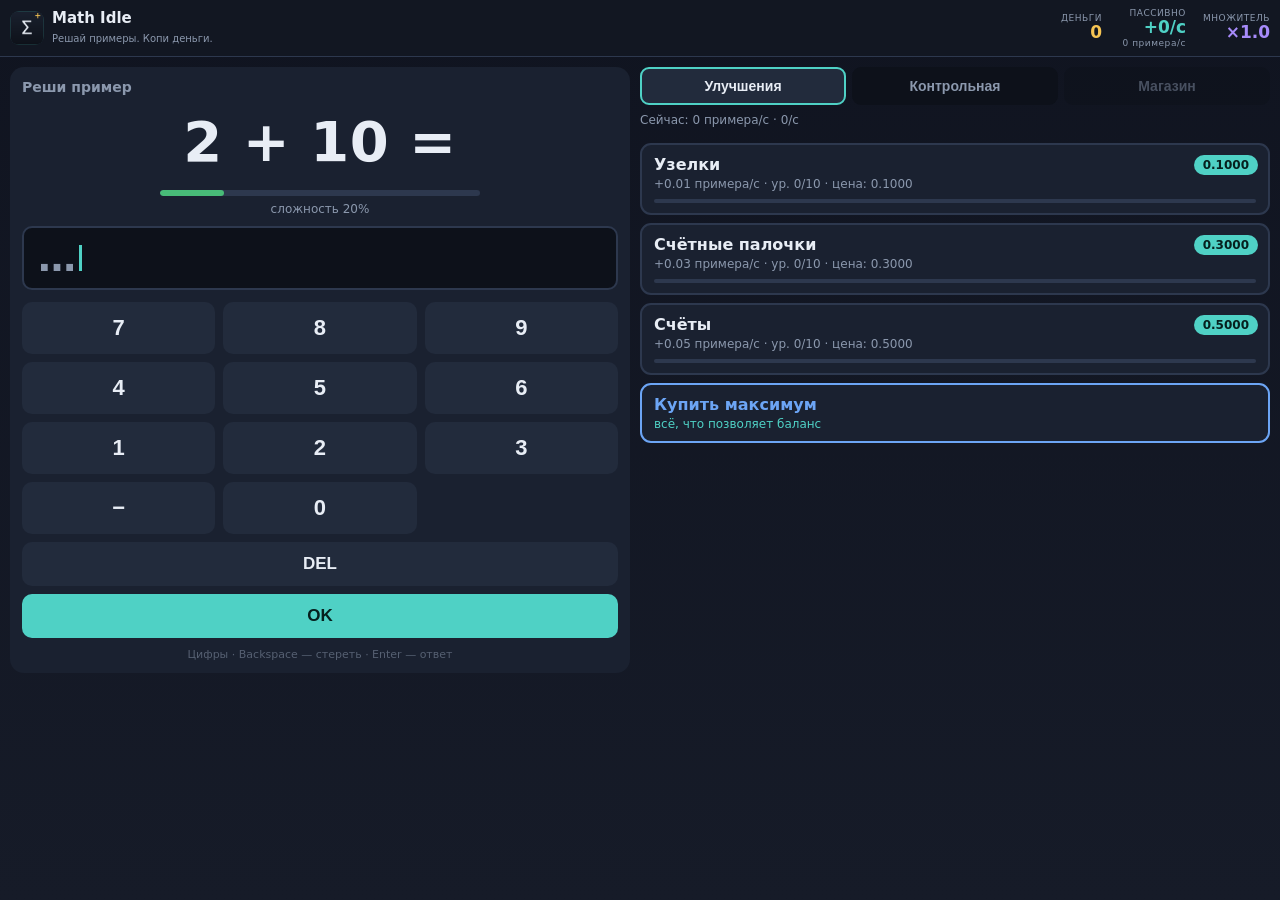
==== web/index.html @ 154a78e3 "Math Idle: инкрементальная idle-математическая игра Игра на pygame + порт для Android (HTML5 в натив" ====
<!DOCTYPE html>
<html lang="ru">
<head>
<meta charset="utf-8">
<meta name="viewport" content="width=device-width, initial-scale=1, maximum-scale=1, user-scalable=no, viewport-fit=cover">
<meta name="theme-color" content="#101420">
<title>Math Idle</title>
<link rel="icon" href="icon.png">
<link rel="stylesheet" href="style.css">
</head>
<body>
<div id="app">

  <!-- ================= верхняя панель ================= -->
  <header id="topbar">
    <div class="brand">
      <img src="icon.png" alt="" class="brand-icon">
      <div class="brand-text">
        <b>Math Idle</b>
        <small>Решай примеры. Копи деньги.</small>
      </div>
    </div>
    <div class="stat">
      <small>ДЕНЬГИ</small>
      <b class="money" id="money">0</b>
    </div>
    <div class="stat">
      <small>ПАССИВНО</small>
      <b class="accent" id="passive">+0/с</b>
      <small id="passiveHint">0 примера/с</small>
    </div>
    <div class="stat">
      <small>МНОЖИТЕЛЬ</small>
      <b class="violet" id="mult">×1.0</b>
      <small id="combo"></small>
    </div>
  </header>

  <!-- ================= основная часть ================= -->
  <main>
    <!-- ---------- пример ---------- -->
    <section id="play">
      <div class="card problem-card">
        <div class="row-between">
          <h2 id="playTitle">Реши пример</h2>
          <span id="playHint" class="hint hidden"></span>
        </div>
        <div id="timerWrap" class="hidden">
          <div class="bar"><i id="timerBar"></i></div>
          <div class="row-between small">
            <span id="timerText"></span>
            <span id="testProgress"></span>
          </div>
        </div>

        <div id="problem" class="problem">…</div>
        <div class="diffbar"><i id="diffBar"></i></div>
        <div class="row-center small"><span id="diffText"></span></div>

        <div id="answer" class="answer"><span id="answerText">…</span><i class="caret"></i></div>
        <div id="floaters"></div>

        <div class="keypad">
          <button data-key="7">7</button><button data-key="8">8</button><button data-key="9">9</button>
          <button data-key="4">4</button><button data-key="5">5</button><button data-key="6">6</button>
          <button data-key="1">1</button><button data-key="2">2</button><button data-key="3">3</button>
          <button data-key="-">−</button><button data-key="0">0</button>
          <button data-key="del" class="wide">DEL</button>
          <button data-key="ok" class="wide primary">OK</button>
        </div>
        <div class="hint-line">Цифры · Backspace — стереть · Enter — ответ</div>
      </div>

      <div id="log"></div>
    </section>

    <!-- ---------- магазин ---------- -->
    <section id="shop">
      <nav class="tabs">
        <button data-tab="upgrades" class="active">Улучшения</button>
        <button data-tab="test">Контрольная</button>
        <button data-tab="grades" id="tabGrades">Магазин</button>
      </nav>
      <div id="panel" class="panel"></div>
    </section>
  </main>

  <!-- ================= модальное окно ================= -->
  <div id="modal" class="modal hidden">
    <div class="modal-card">
      <h3 id="modalTitle"></h3>
      <div id="modalBody"></div>
      <button id="modalClose">Понятно</button>
    </div>
  </div>

</div>
<script src="balance.js"></script>
<script src="game.js"></script>
</body>
</html>
---- web/style.css ----
:root {
  --bg: #101420;
  --bg2: #161b28;
  --panel: #1a2130;
  --panel-hi: #222b3c;
  --line: #2d384e;
  --text: #e8edf5;
  --muted: #8b98ad;
  --accent: #4fd1c5;
  --gold: #f6c453;
  --green: #48bb78;
  --red: #f56565;
  --blue: #6ca5f5;
  --violet: #a78bfa;
  --radius: 14px;
}

* { box-sizing: border-box; -webkit-tap-highlight-color: transparent; }

html, body {
  margin: 0;
  padding: 0;
  height: 100%;
  background: var(--bg);
  color: var(--text);
  font-family: system-ui, "Segoe UI", Roboto, Arial, sans-serif;
  overscroll-behavior: none;
  user-select: none;
  -webkit-user-select: none;
}

#app {
  min-height: 100%;
  display: flex;
  flex-direction: column;
  background: linear-gradient(180deg, var(--bg) 0%, var(--bg2) 100%);
}

/* ---------------- верхняя панель ---------------- */
#topbar {
  display: flex;
  align-items: center;
  gap: 10px;
  padding: 8px 10px;
  padding-top: max(8px, env(safe-area-inset-top));
  background: #121722;
  border-bottom: 1px solid var(--line);
}

.brand { display: flex; align-items: center; gap: 8px; margin-right: auto; }
.brand-icon { width: 34px; height: 34px; border-radius: 9px; }
.brand-text b { display: block; font-size: 15px; }
.brand-text small { color: var(--muted); font-size: 10px; }

.stat { text-align: right; min-width: 74px; }
.stat small { display: block; color: var(--muted); font-size: 9px; letter-spacing: .06em; }
.stat b { font-size: 17px; line-height: 1.15; }
.stat .money { color: var(--gold); }
.stat .accent { color: var(--accent); }
.stat .violet { color: var(--violet); }

/* ---------------- раскладка ---------------- */
main {
  flex: 1;
  display: grid;
  grid-template-columns: 1fr;
  gap: 10px;
  padding: 10px;
  padding-bottom: max(10px, env(safe-area-inset-bottom));
  align-content: start;
}

@media (min-width: 860px) {
  main { grid-template-columns: minmax(420px, 620px) 1fr; max-width: 1320px; width: 100%; margin: 0 auto; }
}

.card {
  background: var(--panel);
  border-radius: var(--radius);
  padding: 12px;
}

.row-between { display: flex; justify-content: space-between; align-items: center; gap: 8px; }
.row-center { display: flex; justify-content: center; }
.small { font-size: 12px; color: var(--muted); }
.hidden { display: none !important; }

/* ---------------- пример ---------------- */
.problem-card h2 { margin: 0; font-size: 14px; color: var(--muted); font-weight: 600; }
.hint { color: var(--gold); font-size: 13px; }

#timerWrap { margin-top: 8px; }
.bar, .diffbar { background: var(--line); border-radius: 5px; overflow: hidden; height: 7px; }
#timerBar, #diffBar { display: block; height: 100%; width: 0; background: var(--green); border-radius: 5px; }
.diffbar { height: 6px; margin: 14px auto 6px; max-width: 320px; }
#timerWrap .bar { height: 9px; }
#timerWrap .small { margin-top: 4px; }

.problem {
  text-align: center;
  font-size: clamp(30px, 9vw, 56px);
  font-weight: 800;
  padding: 14px 0 2px;
  letter-spacing: .01em;
}

.answer {
  position: relative;
  margin: 10px 0 12px;
  background: #0d111a;
  border: 2px solid var(--line);
  border-radius: 10px;
  padding: 8px 14px;
  font-size: clamp(24px, 7vw, 38px);
  font-weight: 700;
  min-height: 58px;
  display: flex;
  align-items: center;
}
.answer.active { border-color: var(--accent); }
.caret { display: inline-block; width: 3px; height: 26px; background: var(--accent); margin-left: 3px; animation: blink 1s steps(1) infinite; }
@keyframes blink { 50% { opacity: 0; } }

/* летящие +деньги */
#floaters { position: relative; height: 0; }
.floater {
  position: absolute;
  left: 12px;
  top: -30px;
  font-size: 22px;
  font-weight: 800;
  animation: floatUp 1.1s ease-out forwards;
  pointer-events: none;
}
@keyframes floatUp {
  to { transform: translateY(-46px); opacity: 0; }
}

/* ---------------- клавиатура ---------------- */
.keypad { display: grid; grid-template-columns: repeat(3, 1fr); gap: 8px; }
.keypad button {
  background: var(--panel-hi);
  color: var(--text);
  border: 1px solid transparent;
  border-radius: 10px;
  font-size: 22px;
  font-weight: 700;
  padding: 12px 0;
  cursor: pointer;
}
.keypad button:active { transform: scale(.97); border-color: var(--accent); }
.keypad button.wide { grid-column: span 3; font-size: 17px; padding: 11px 0; }
.keypad button.primary { background: var(--accent); color: #06201e; }
.hint-line { text-align: center; color: #566072; font-size: 11px; margin-top: 10px; }

/* ---------------- лог событий ---------------- */
#log { margin-top: 10px; font-size: 13px; display: flex; flex-direction: column; gap: 4px; min-height: 44px; }
#log div { animation: fadeIn .2s ease-out; }
@keyframes fadeIn { from { opacity: 0; transform: translateY(4px); } }

/* ---------------- вкладки / магазин ---------------- */
#shop { display: flex; flex-direction: column; min-height: 0; }
.tabs { display: flex; gap: 6px; margin-bottom: 8px; }
.tabs button {
  flex: 1;
  background: #0d111a;
  color: var(--muted);
  border: 2px solid transparent;
  border-radius: 9px;
  padding: 9px 4px;
  font-size: 14px;
  font-weight: 600;
  cursor: pointer;
}
.tabs button.active { background: var(--panel-hi); color: var(--text); border-color: var(--accent); }
.tabs button:disabled { opacity: .45; }

.panel { display: flex; flex-direction: column; gap: 8px; }

.item {
  position: relative;
  background: var(--panel);
  border: 2px solid var(--line);
  border-radius: 11px;
  padding: 10px 12px;
  text-align: left;
  color: var(--text);
  cursor: pointer;
  font: inherit;
}
.item .name { font-size: 16px; font-weight: 700; padding-right: 90px; }
.item .sub { font-size: 12px; color: var(--muted); margin-top: 3px; }
.item .price {
  position: absolute;
  right: 10px; top: 10px;
  background: var(--accent);
  color: #06201e;
  font-size: 12px;
  font-weight: 800;
  padding: 3px 9px;
  border-radius: 11px;
}
.item.affordable { border-color: var(--accent); }
.item.affordable .sub { color: var(--accent); }
.item.violet.affordable { border-color: var(--violet); }
.item.violet.affordable .sub { color: var(--violet); }
.item.gold.affordable { border-color: var(--gold); }
.item.gold.affordable .sub { color: var(--gold); }
.item:disabled { opacity: .5; cursor: default; }
.item .prog { height: 4px; background: var(--line); border-radius: 3px; margin-top: 8px; overflow: hidden; }
.item .prog i { display: block; height: 100%; background: var(--accent); }

.info-card { background: #0d111a; border: 2px solid var(--blue); border-radius: 12px; padding: 12px; }
.info-card h3 { margin: 0 0 8px; color: var(--blue); font-size: 18px; }
.info-card .line { display: flex; justify-content: space-between; font-size: 14px; padding: 2px 0; }
.info-card .line span:last-child { color: var(--text); }
.info-card .line span:first-child { color: var(--muted); }
.rules { font-size: 12px; color: var(--muted); margin-top: 10px; line-height: 1.6; }
.rules b { color: var(--text); }

.big-btn {
  width: 100%;
  margin-top: 10px;
  background: var(--green);
  color: #04240f;
  border: none;
  border-radius: 10px;
  padding: 13px;
  font-size: 16px;
  font-weight: 800;
  cursor: pointer;
}
.big-btn.danger { background: var(--red); color: #2b0808; }
.big-btn:disabled { background: var(--panel-hi); color: var(--muted); cursor: default; }

/* ---------------- модалка ---------------- */
.modal {
  position: fixed;
  inset: 0;
  background: rgba(0, 0, 0, .72);
  display: flex;
  align-items: center;
  justify-content: center;
  padding: 20px;
  z-index: 20;
}
.modal-card {
  background: var(--panel);
  border: 3px solid var(--green);
  border-radius: 16px;
  padding: 20px;
  text-align: center;
  max-width: 420px;
  width: 100%;
  animation: pop .18s ease-out;
}
.modal-card.fail { border-color: var(--red); }
@keyframes pop { from { transform: scale(.92); opacity: 0; } }
.modal-card h3 { margin: 0 0 10px; font-size: 24px; color: var(--green); }
.modal-card.fail h3 { color: var(--red); }
.modal-card .mline { font-size: 14px; padding: 3px 0; }
.modal-card button {
  margin-top: 14px;
  width: 100%;
  background: var(--accent);
  color: #06201e;
  border: none;
  border-radius: 10px;
  padding: 12px;
  font-size: 16px;
  font-weight: 700;
  cursor: pointer;
}

/* ---------------- вспышка экрана ---------------- */
#app.flash-ok::after, #app.flash-bad::after {
  content: "";
  position: fixed;
  inset: 0;
  pointer-events: none;
  animation: flash .3s ease-out forwards;
}
#app.flash-ok::after { background: rgba(72, 187, 120, .22); }
#app.flash-bad::after { background: rgba(245, 101, 101, .22); }
@keyframes flash { to { opacity: 0; } }

@media (prefers-reduced-motion: reduce) {
  .floater, .modal-card, #app.flash-ok::after, #app.flash-bad::after, #log div { animation: none; }
}
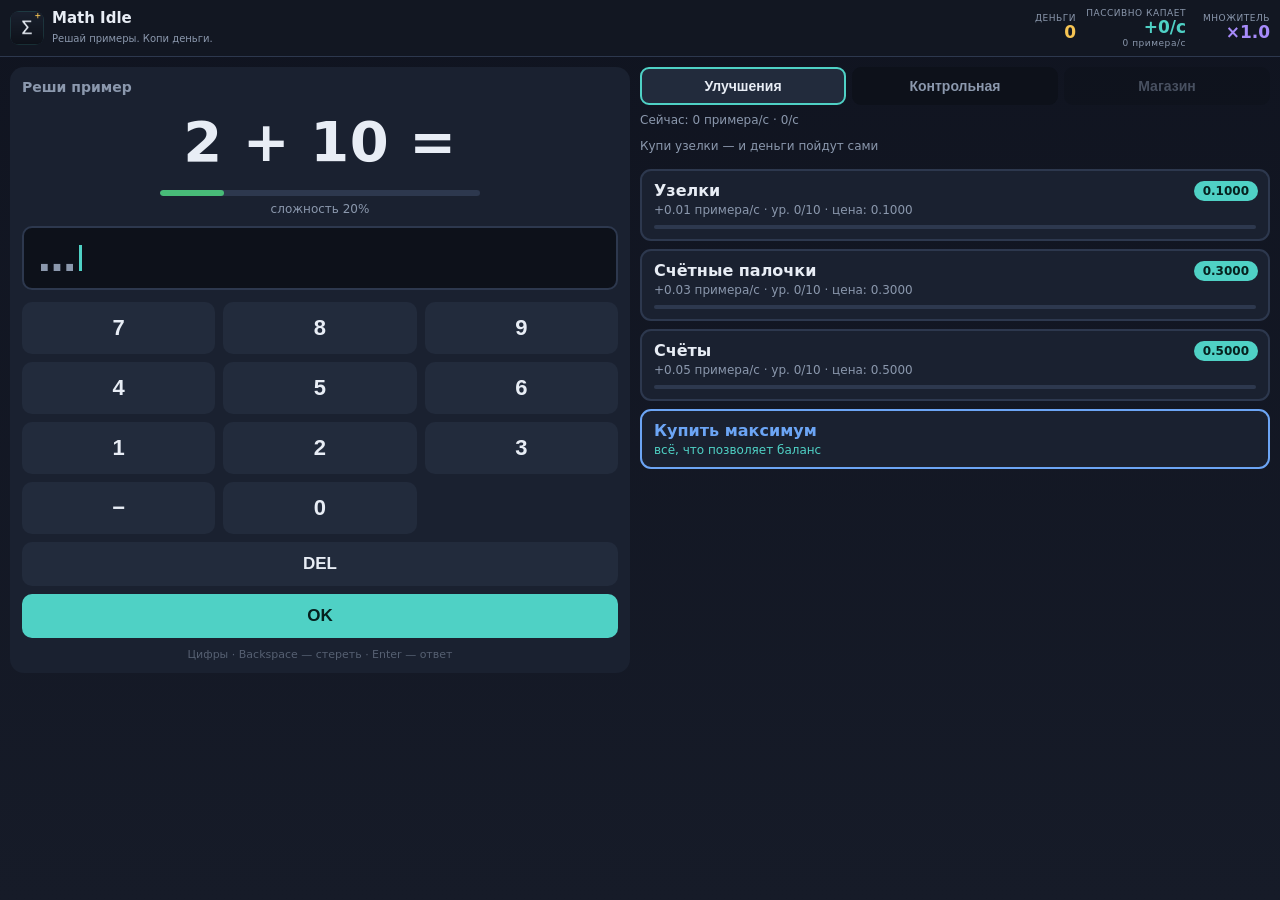
==== commit a50f27cb: "v1.1.0: арифметические цены и видимый пассивный доход Цены узелков и счётных палочек переведены с кв" ====
--- a/web/index.html
+++ b/web/index.html
@@ -25,7 +25,7 @@
       <b class="money" id="money">0</b>
     </div>
     <div class="stat">
-      <small>ПАССИВНО</small>
+      <small>ПАССИВНО КАПАЕТ</small>
       <b class="accent" id="passive">+0/с</b>
       <small id="passiveHint">0 примера/с</small>
     </div>
--- a/web/style.css
+++ b/web/style.css
@@ -83,6 +83,7 @@
 .row-between { display: flex; justify-content: space-between; align-items: center; gap: 8px; }
 .row-center { display: flex; justify-content: center; }
 .small { font-size: 12px; color: var(--muted); }
+.small.accent { color: var(--accent); }
 .hidden { display: none !important; }
 
 /* ---------------- пример ---------------- */
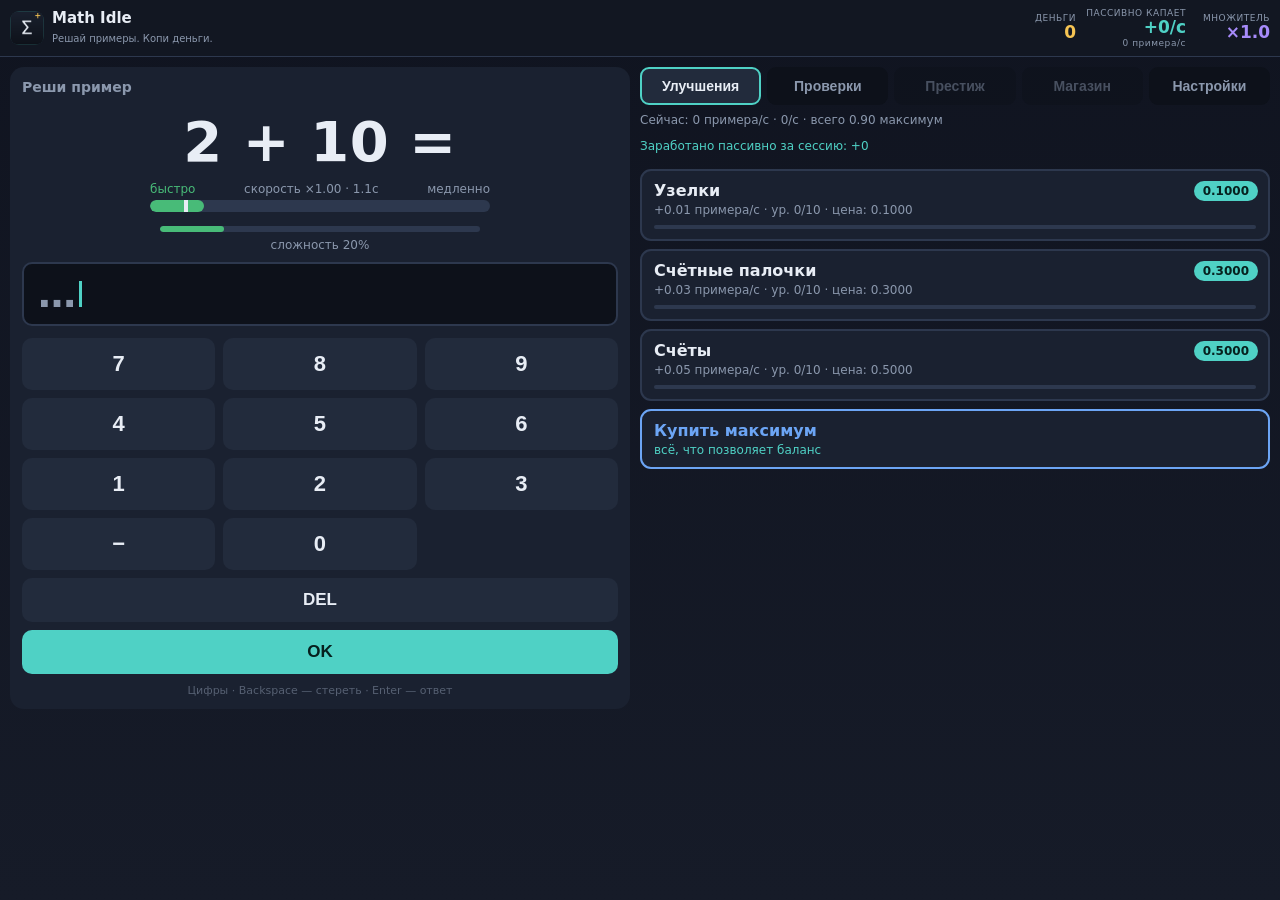
==== commit 86c2f690: "v1.2.0: престиж, аккаунты, три вида проверок, окно скорости Престиж - открывается после решения прим" ====
--- a/web/index.html
+++ b/web/index.html
@@ -54,8 +54,24 @@
         </div>
 
         <div id="problem" class="problem">…</div>
-        <div class="diffbar"><i id="diffBar"></i></div>
-        <div class="row-center small"><span id="diffText"></span></div>
+
+        <!-- окно скорости: зелёная зона и бегущий маркер -->
+        <div id="speedGauge">
+          <div class="gauge-row">
+            <span class="small" style="color:var(--green)">быстро</span>
+            <span class="small" id="speedText">скорость ×1.00 · 0.0с</span>
+            <span class="small" style="color:var(--muted)">медленно</span>
+          </div>
+          <div class="gauge" id="speedTrack">
+            <i id="speedFast"></i>
+            <b id="speedMarker"></b>
+          </div>
+        </div>
+
+        <div id="diffWrap">
+          <div class="diffbar"><i id="diffBar"></i></div>
+          <div class="row-center small"><span id="diffText"></span></div>
+        </div>
 
         <div id="answer" class="answer"><span id="answerText">…</span><i class="caret"></i></div>
         <div id="floaters"></div>
@@ -78,8 +94,10 @@
     <section id="shop">
       <nav class="tabs">
         <button data-tab="upgrades" class="active">Улучшения</button>
-        <button data-tab="test">Контрольная</button>
-        <button data-tab="grades" id="tabGrades">Магазин</button>
+        <button data-tab="test">Проверки</button>
+        <button data-tab="prestige" disabled>Престиж</button>
+        <button data-tab="shop" disabled>Магазин</button>
+        <button data-tab="settings">Настройки</button>
       </nav>
       <div id="panel" class="panel"></div>
     </section>
@@ -94,6 +112,18 @@
     </div>
   </div>
 
+  <!-- ================= затемнение после Femboy Futa house ================= -->
+  <div id="egg" class="egg hidden">
+    <div id="eggVeil" class="egg-veil">
+      <div class="egg-card">
+        <h2>Femboy Futa house</h2>
+        <p>Куплено. Эффектов нет. Как и обещано.</p>
+        <h3 class="egg-wait">Ждите версии 1.3...</h3>
+        <small>Enter, Esc или нажатие — вернуться к игре</small>
+      </div>
+    </div>
+  </div>
+
 </div>
 <script src="balance.js"></script>
 <script src="game.js"></script>
--- a/web/style.css
+++ b/web/style.css
@@ -33,7 +33,11 @@
   min-height: 100%;
   display: flex;
   flex-direction: column;
-  background: linear-gradient(180deg, var(--bg) 0%, var(--bg2) 100%);
+  /* solid fallback first: на телефоне при «резиновой» прокрутке не должно
+     просвечивать белый фон, если градиент не отрисовался */
+  background-color: var(--bg);
+  background-image: linear-gradient(180deg, var(--bg) 0%, var(--bg2) 100%);
+  background-attachment: fixed;
 }
 
 /* ---------------- верхняя панель ---------------- */
@@ -104,6 +108,33 @@
   padding: 14px 0 2px;
   letter-spacing: .01em;
 }
+
+/* окно скорости: зелёная зона быстрого ответа + бегущий маркер */
+#speedGauge { margin: 6px auto 2px; max-width: 340px; }
+.gauge-row { display: flex; justify-content: space-between; margin-bottom: 4px; }
+.gauge {
+  position: relative;
+  height: 12px;
+  background: var(--line);
+  border-radius: 6px;
+  overflow: hidden;
+}
+.gauge i {
+  position: absolute;
+  left: 0; top: 0; bottom: 0;
+  background: var(--green);
+  border-radius: 6px;
+}
+.gauge b {
+  position: absolute;
+  top: -3px; bottom: -3px;
+  width: 4px;
+  margin-left: -2px;
+  background: var(--text);
+  border-radius: 2px;
+  transition: left .1s linear;
+}
+#diffWrap { margin: 8px auto 0; max-width: 340px; }
 
 .answer {
   position: relative;
@@ -210,6 +241,76 @@
 .item:disabled { opacity: .5; cursor: default; }
 .item .prog { height: 4px; background: var(--line); border-radius: 3px; margin-top: 8px; overflow: hidden; }
 .item .prog i { display: block; height: 100%; background: var(--accent); }
+
+.item .toggle {
+  float: right;
+  background: var(--line);
+  color: var(--muted);
+  font-size: 11px;
+  font-weight: 700;
+  padding: 3px 10px;
+  border-radius: 11px;
+}
+.item.affordable .toggle { background: var(--accent); color: #06201e; }
+
+.panel h4 { margin: 12px 0 4px; font-size: 14px; color: var(--text); }
+
+.row-fields { display: flex; gap: 8px; margin: 10px 0; }
+.row-fields input {
+  flex: 1;
+  min-width: 0;
+  background: #0d111a;
+  border: 2px solid var(--line);
+  border-radius: 9px;
+  color: var(--text);
+  padding: 10px;
+  font: inherit;
+  font-size: 15px;
+}
+.row-fields input:focus { outline: none; border-color: var(--accent); }
+.big-btn + .big-btn { margin-top: 8px; }
+
+/* затемнение после «Femboy Futa house» */
+.egg-veil {
+  position: fixed;
+  inset: 0;
+  background: rgba(4, 6, 12, .92);
+  display: flex;
+  align-items: center;
+  justify-content: center;
+  padding: 20px;
+  z-index: 30;
+}
+.egg-card {
+  background: #0c0e16;
+  border: 3px solid var(--gold);
+  border-radius: 20px;
+  padding: 28px 24px;
+  text-align: center;
+  max-width: 520px;
+  width: 100%;
+  animation: pop .2s ease-out;
+}
+.egg-card h2 { margin: 0 0 10px; color: var(--gold); font-size: 28px; }
+.egg-card p { margin: 0 0 14px; color: var(--text); font-size: 15px; }
+.egg-wait {
+  margin: 0 0 14px;
+  font-size: 24px;
+  color: var(--gold);
+  animation: pulse 2s ease-in-out infinite;
+}
+.egg-card small { color: var(--muted); font-size: 12px; }
+@keyframes pulse { 50% { opacity: .55; } }
+
+/* крупный текст */
+body.big-text { font-size: 115%; }
+body.big-text .keypad button { font-size: 26px; padding: 15px 0; }
+body.big-text .item .name { font-size: 18px; }
+
+@media (prefers-reduced-motion: reduce) {
+  .floater, .modal-card, .egg-card, .egg-wait,
+  #app.flash-ok::after, #app.flash-bad::after, #log div, .gauge b { animation: none; transition: none; }
+}
 
 .info-card { background: #0d111a; border: 2px solid var(--blue); border-radius: 12px; padding: 12px; }
 .info-card h3 { margin: 0 0 8px; color: var(--blue); font-size: 18px; }
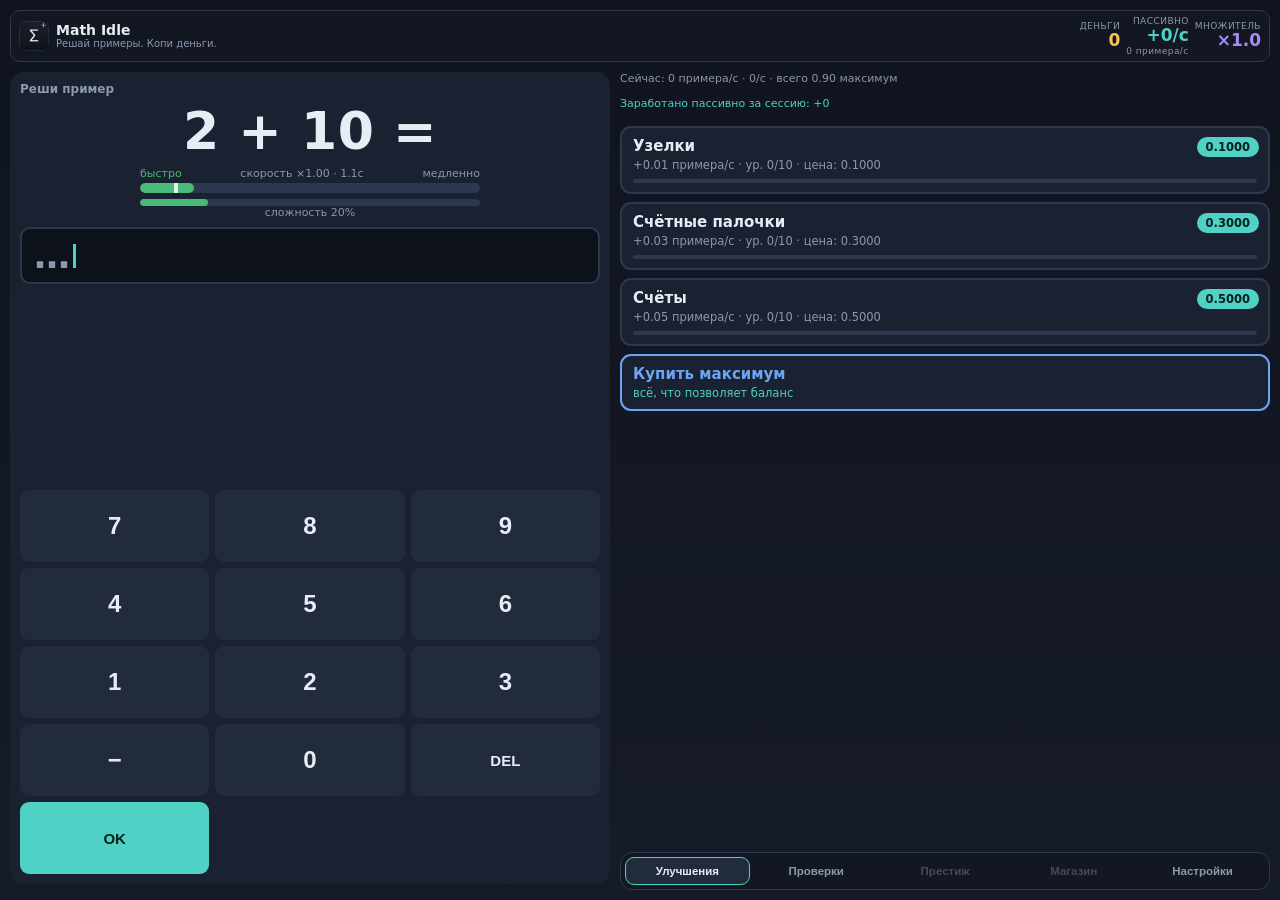
==== commit 407560cb: "v1.2.1: вёрстка для телефона и навигация, закреплённая снизу Игра не помещалась на телефон: верхняя " ====
--- a/web/index.html
+++ b/web/index.html
@@ -8,7 +8,7 @@
 <link rel="icon" href="icon.png">
 <link rel="stylesheet" href="style.css">
 </head>
-<body>
+<body class="view-play">
 <div id="app">
 
   <!-- ================= верхняя панель ================= -->
@@ -25,7 +25,7 @@
       <b class="money" id="money">0</b>
     </div>
     <div class="stat">
-      <small>ПАССИВНО КАПАЕТ</small>
+      <small>ПАССИВНО</small>
       <b class="accent" id="passive">+0/с</b>
       <small id="passiveHint">0 примера/с</small>
     </div>
@@ -36,95 +36,94 @@
     </div>
   </header>
 
-  <!-- ================= основная часть ================= -->
-  <main>
-    <!-- ---------- пример ---------- -->
-    <section id="play">
-      <div class="card problem-card">
-        <div class="row-between">
-          <h2 id="playTitle">Реши пример</h2>
-          <span id="playHint" class="hint hidden"></span>
+  <!-- ================= игра ================= -->
+  <section id="play">
+    <div class="card problem-card">
+      <div class="row-between">
+        <h2 id="playTitle">Реши пример</h2>
+        <span id="playHint" class="hint hidden"></span>
+      </div>
+      <div id="timerWrap" class="hidden">
+        <div class="bar"><i id="timerBar"></i></div>
+        <div class="row-between small">
+          <span id="timerText"></span>
+          <span id="testProgress"></span>
         </div>
-        <div id="timerWrap" class="hidden">
-          <div class="bar"><i id="timerBar"></i></div>
-          <div class="row-between small">
-            <span id="timerText"></span>
-            <span id="testProgress"></span>
-          </div>
-        </div>
-
-        <div id="problem" class="problem">…</div>
-
-        <!-- окно скорости: зелёная зона и бегущий маркер -->
-        <div id="speedGauge">
-          <div class="gauge-row">
-            <span class="small" style="color:var(--green)">быстро</span>
-            <span class="small" id="speedText">скорость ×1.00 · 0.0с</span>
-            <span class="small" style="color:var(--muted)">медленно</span>
-          </div>
-          <div class="gauge" id="speedTrack">
-            <i id="speedFast"></i>
-            <b id="speedMarker"></b>
-          </div>
-        </div>
-
-        <div id="diffWrap">
-          <div class="diffbar"><i id="diffBar"></i></div>
-          <div class="row-center small"><span id="diffText"></span></div>
-        </div>
-
-        <div id="answer" class="answer"><span id="answerText">…</span><i class="caret"></i></div>
-        <div id="floaters"></div>
-
-        <div class="keypad">
-          <button data-key="7">7</button><button data-key="8">8</button><button data-key="9">9</button>
-          <button data-key="4">4</button><button data-key="5">5</button><button data-key="6">6</button>
-          <button data-key="1">1</button><button data-key="2">2</button><button data-key="3">3</button>
-          <button data-key="-">−</button><button data-key="0">0</button>
-          <button data-key="del" class="wide">DEL</button>
-          <button data-key="ok" class="wide primary">OK</button>
-        </div>
-        <div class="hint-line">Цифры · Backspace — стереть · Enter — ответ</div>
       </div>
 
-      <div id="log"></div>
-    </section>
+      <div id="problem" class="problem">…</div>
 
-    <!-- ---------- магазин ---------- -->
-    <section id="shop">
-      <nav class="tabs">
-        <button data-tab="upgrades" class="active">Улучшения</button>
-        <button data-tab="test">Проверки</button>
-        <button data-tab="prestige" disabled>Престиж</button>
-        <button data-tab="shop" disabled>Магазин</button>
-        <button data-tab="settings">Настройки</button>
-      </nav>
-      <div id="panel" class="panel"></div>
-    </section>
-  </main>
+      <!-- окно скорости -->
+      <div id="speedGauge">
+        <div class="gauge-row">
+          <span class="small" style="color:var(--green)">быстро</span>
+          <span class="small" id="speedText">скорость ×1.00 · 0.0с</span>
+          <span class="small" style="color:var(--muted)">медленно</span>
+        </div>
+        <div class="gauge" id="speedTrack">
+          <i id="speedFast"></i>
+          <b id="speedMarker"></b>
+        </div>
+      </div>
 
-  <!-- ================= модальное окно ================= -->
-  <div id="modal" class="modal hidden">
-    <div class="modal-card">
-      <h3 id="modalTitle"></h3>
-      <div id="modalBody"></div>
-      <button id="modalClose">Понятно</button>
+      <div id="diffWrap">
+        <div class="diffbar"><i id="diffBar"></i></div>
+        <div class="row-center small"><span id="diffText"></span></div>
+      </div>
+
+      <div id="answer" class="answer"><span id="answerText">…</span><i class="caret"></i></div>
+      <div id="floaters"></div>
+
+      <div class="keypad">
+        <button data-key="7">7</button><button data-key="8">8</button><button data-key="9">9</button>
+        <button data-key="4">4</button><button data-key="5">5</button><button data-key="6">6</button>
+        <button data-key="1">1</button><button data-key="2">2</button><button data-key="3">3</button>
+        <button data-key="-">−</button><button data-key="0">0</button>
+        <button data-key="del" class="wide">DEL</button>
+        <button data-key="ok" class="wide primary">OK</button>
+      </div>
+    </div>
+    <div id="log"></div>
+  </section>
+
+  <!-- ================= меню ================= -->
+  <section id="menus">
+    <div id="panel" class="panel"></div>
+  </section>
+
+  <!-- ================= навигация, всегда на виду ================= -->
+  <nav class="tabs" id="tabs">
+    <button data-tab="play">Игра</button>
+    <button data-tab="upgrades" class="active">Улучшения</button>
+    <button data-tab="test">Проверки</button>
+    <button data-tab="prestige">Престиж</button>
+    <button data-tab="shop">Магазин</button>
+    <button data-tab="settings">Настройки</button>
+  </nav>
+
+</div>
+
+<!-- ================= модальное окно ================= -->
+<div id="modal" class="modal hidden">
+  <div class="modal-card">
+    <h3 id="modalTitle"></h3>
+    <div id="modalBody"></div>
+    <button id="modalClose">Понятно</button>
+  </div>
+</div>
+
+<!-- ================= затемнение после Femboy Futa house ================= -->
+<div id="egg" class="egg hidden">
+  <div id="eggVeil" class="egg-veil">
+    <div class="egg-card">
+      <h2>Femboy Futa house</h2>
+      <p>Куплено. Эффектов нет. Как и обещано.</p>
+      <h3 class="egg-wait">Ждите версии 1.3...</h3>
+      <small>Enter, Esc или нажатие — вернуться к игре</small>
     </div>
   </div>
+</div>
 
-  <!-- ================= затемнение после Femboy Futa house ================= -->
-  <div id="egg" class="egg hidden">
-    <div id="eggVeil" class="egg-veil">
-      <div class="egg-card">
-        <h2>Femboy Futa house</h2>
-        <p>Куплено. Эффектов нет. Как и обещано.</p>
-        <h3 class="egg-wait">Ждите версии 1.3...</h3>
-        <small>Enter, Esc или нажатие — вернуться к игре</small>
-      </div>
-    </div>
-  </div>
-
-</div>
 <script src="balance.js"></script>
 <script src="game.js"></script>
 </body>
--- a/web/style.css
+++ b/web/style.css
@@ -13,6 +13,8 @@
   --blue: #6ca5f5;
   --violet: #a78bfa;
   --radius: 14px;
+  /* высота окна: JS подставляет реальную, иначе dvh/vh */
+  --app-h: 100vh;
 }
 
 * { box-sizing: border-box; -webkit-tap-highlight-color: transparent; }
@@ -21,6 +23,7 @@
   margin: 0;
   padding: 0;
   height: 100%;
+  overflow: hidden;              /* страница не скроллится — только внутренние панели */
   background: var(--bg);
   color: var(--text);
   font-family: system-ui, "Segoe UI", Roboto, Arial, sans-serif;
@@ -29,128 +32,170 @@
   -webkit-user-select: none;
 }
 
+/* ================= оболочка приложения =================
+ * Высота фиксирована по окну: всё, что не помещается, сжимается,
+ * ничего не уезжает под экран. */
 #app {
-  min-height: 100%;
-  display: flex;
-  flex-direction: column;
-  /* solid fallback first: на телефоне при «резиновой» прокрутке не должно
-     просвечивать белый фон, если градиент не отрисовался */
+  height: var(--app-h);
+  display: grid;
+  grid-template-rows: auto minmax(0, 1fr) auto;
+  /* minmax(0, …) обязателен: иначе колонка не сжимается меньше своего
+     содержимого, верхняя панель распирает сетку и всё уезжает за экран */
+  grid-template-columns: minmax(0, 1fr);
+  grid-template-areas:
+    "top"
+    "stage"
+    "tabs";
+  gap: 6px;
+  padding: 6px;
+  padding-top: max(6px, env(safe-area-inset-top));
+  padding-bottom: max(6px, env(safe-area-inset-bottom));
   background-color: var(--bg);
   background-image: linear-gradient(180deg, var(--bg) 0%, var(--bg2) 100%);
-  background-attachment: fixed;
-}
-
-/* ---------------- верхняя панель ---------------- */
+}
+
+#topbar { grid-area: top; min-width: 0; }
+#play, #menus { grid-area: stage; min-height: 0; min-width: 0; }
+.tabs { grid-area: tabs; }
+
+/* ================= телефон: один экран за раз =================
+ * На узком экране игра и меню занимают одно и то же место и
+ * переключаются вкладками внизу. */
+@media (max-width: 759px) {
+  body.view-play #menus { display: none; }
+  body.view-menu #play { display: none; }
+}
+
+/* ================= верхняя панель ================= */
 #topbar {
   display: flex;
   align-items: center;
-  gap: 10px;
-  padding: 8px 10px;
-  padding-top: max(8px, env(safe-area-inset-top));
+  gap: 6px;
+  padding: 5px 8px;
   background: #121722;
-  border-bottom: 1px solid var(--line);
-}
-
-.brand { display: flex; align-items: center; gap: 8px; margin-right: auto; }
-.brand-icon { width: 34px; height: 34px; border-radius: 9px; }
-.brand-text b { display: block; font-size: 15px; }
-.brand-text small { color: var(--muted); font-size: 10px; }
-
-.stat { text-align: right; min-width: 74px; }
-.stat small { display: block; color: var(--muted); font-size: 9px; letter-spacing: .06em; }
-.stat b { font-size: 17px; line-height: 1.15; }
+  border: 1px solid var(--line);
+  border-radius: 10px;
+  overflow: hidden;          /* панель не должна распирать сетку */
+  min-width: 0;
+}
+
+.brand { display: flex; align-items: center; gap: 7px; margin-right: auto; min-width: 0; flex: 0 1 auto; }
+.brand-icon { width: 30px; height: 30px; border-radius: 8px; flex: none; }
+.brand-text { min-width: 0; overflow: hidden; }
+.brand-text b { display: block; font-size: 14px; line-height: 1.15; white-space: nowrap; }
+.brand-text small { display: none; color: var(--muted); font-size: 10px; }
+
+.stat {
+  text-align: right;
+  min-width: 0;
+  flex: 0 1 auto;
+  overflow: hidden;
+}
+.stat small {
+  display: block;
+  color: var(--muted);
+  font-size: 9px;
+  letter-spacing: .05em;
+  white-space: nowrap;
+  overflow: hidden;
+  text-overflow: ellipsis;
+}
+.stat b {
+  display: block;
+  font-size: 15px;
+  line-height: 1.15;
+  white-space: nowrap;
+  overflow: hidden;
+  text-overflow: ellipsis;
+}
 .stat .money { color: var(--gold); }
 .stat .accent { color: var(--accent); }
 .stat .violet { color: var(--violet); }
 
-/* ---------------- раскладка ---------------- */
-main {
-  flex: 1;
-  display: grid;
-  grid-template-columns: 1fr;
-  gap: 10px;
-  padding: 10px;
-  padding-bottom: max(10px, env(safe-area-inset-bottom));
-  align-content: start;
-}
-
-@media (min-width: 860px) {
-  main { grid-template-columns: minmax(420px, 620px) 1fr; max-width: 1320px; width: 100%; margin: 0 auto; }
-}
+/* ================= игра ================= */
+#play { display: flex; flex-direction: column; gap: 6px; overflow: hidden; }
 
 .card {
   background: var(--panel);
   border-radius: var(--radius);
-  padding: 12px;
+  padding: 10px;
+}
+
+.problem-card {
+  flex: 1;
+  min-height: 0;
+  display: flex;
+  flex-direction: column;
+  justify-content: flex-start;
 }
 
 .row-between { display: flex; justify-content: space-between; align-items: center; gap: 8px; }
 .row-center { display: flex; justify-content: center; }
-.small { font-size: 12px; color: var(--muted); }
+.small { font-size: 11px; color: var(--muted); }
 .small.accent { color: var(--accent); }
 .hidden { display: none !important; }
 
-/* ---------------- пример ---------------- */
-.problem-card h2 { margin: 0; font-size: 14px; color: var(--muted); font-weight: 600; }
-.hint { color: var(--gold); font-size: 13px; }
-
-#timerWrap { margin-top: 8px; }
+.problem-card h2 { margin: 0; font-size: 12px; color: var(--muted); font-weight: 600; }
+.hint { color: var(--gold); font-size: 12px; }
+
+#timerWrap { margin-top: 6px; }
 .bar, .diffbar { background: var(--line); border-radius: 5px; overflow: hidden; height: 7px; }
 #timerBar, #diffBar { display: block; height: 100%; width: 0; background: var(--green); border-radius: 5px; }
-.diffbar { height: 6px; margin: 14px auto 6px; max-width: 320px; }
-#timerWrap .bar { height: 9px; }
-#timerWrap .small { margin-top: 4px; }
+#timerWrap .bar { height: 8px; }
+#timerWrap .small { margin-top: 3px; }
 
 .problem {
   text-align: center;
-  font-size: clamp(30px, 9vw, 56px);
+  font-size: clamp(24px, 8vw, 52px);
   font-weight: 800;
-  padding: 14px 0 2px;
+  padding: 6px 0 2px;
+  line-height: 1.15;
   letter-spacing: .01em;
 }
 
-/* окно скорости: зелёная зона быстрого ответа + бегущий маркер */
-#speedGauge { margin: 6px auto 2px; max-width: 340px; }
-.gauge-row { display: flex; justify-content: space-between; margin-bottom: 4px; }
+/* окно скорости */
+#speedGauge { margin: 4px auto 0; width: 100%; max-width: 340px; }
+.gauge-row { display: flex; justify-content: space-between; margin-bottom: 3px; }
 .gauge {
   position: relative;
-  height: 12px;
+  height: 10px;
   background: var(--line);
-  border-radius: 6px;
+  border-radius: 5px;
   overflow: hidden;
 }
 .gauge i {
   position: absolute;
   left: 0; top: 0; bottom: 0;
   background: var(--green);
-  border-radius: 6px;
+  border-radius: 5px;
 }
 .gauge b {
   position: absolute;
-  top: -3px; bottom: -3px;
+  top: -2px; bottom: -2px;
   width: 4px;
   margin-left: -2px;
   background: var(--text);
   border-radius: 2px;
   transition: left .1s linear;
 }
-#diffWrap { margin: 8px auto 0; max-width: 340px; }
+#diffWrap { margin: 6px auto 0; width: 100%; max-width: 340px; }
 
 .answer {
   position: relative;
-  margin: 10px 0 12px;
+  margin: 8px 0 6px;
   background: #0d111a;
   border: 2px solid var(--line);
   border-radius: 10px;
-  padding: 8px 14px;
-  font-size: clamp(24px, 7vw, 38px);
+  padding: 6px 12px;
+  font-size: clamp(20px, 6vw, 36px);
   font-weight: 700;
-  min-height: 58px;
+  min-height: 48px;
+  max-height: 64px;
   display: flex;
   align-items: center;
 }
 .answer.active { border-color: var(--accent); }
-.caret { display: inline-block; width: 3px; height: 26px; background: var(--accent); margin-left: 3px; animation: blink 1s steps(1) infinite; }
+.caret { display: inline-block; width: 3px; height: 24px; background: var(--accent); margin-left: 3px; animation: blink 1s steps(1) infinite; }
 @keyframes blink { 50% { opacity: 0; } }
 
 /* летящие +деньги */
@@ -159,75 +204,78 @@
   position: absolute;
   left: 12px;
   top: -30px;
-  font-size: 22px;
+  font-size: 20px;
   font-weight: 800;
   animation: floatUp 1.1s ease-out forwards;
   pointer-events: none;
 }
 @keyframes floatUp {
-  to { transform: translateY(-46px); opacity: 0; }
-}
-
-/* ---------------- клавиатура ---------------- */
-.keypad { display: grid; grid-template-columns: repeat(3, 1fr); gap: 8px; }
+  to { transform: translateY(-42px); opacity: 0; }
+}
+
+/* клавиатура прижата к низу — до неё дотянуться большим пальцем.
+   На низких экранах сжимается, на высоких не раздувается. */
+.keypad {
+  display: grid;
+  grid-template-columns: repeat(3, 1fr);
+  grid-auto-rows: minmax(32px, 72px);
+  gap: 6px;
+  flex: 0 1 auto;
+  min-height: 0;
+  margin-top: auto;         /* свободное место собирается над клавиатурой */
+}
 .keypad button {
   background: var(--panel-hi);
   color: var(--text);
   border: 1px solid transparent;
-  border-radius: 10px;
-  font-size: 22px;
+  border-radius: 9px;
+  font-size: clamp(17px, 5.5vw, 24px);
   font-weight: 700;
-  padding: 12px 0;
   cursor: pointer;
-}
-.keypad button:active { transform: scale(.97); border-color: var(--accent); }
-.keypad button.wide { grid-column: span 3; font-size: 17px; padding: 11px 0; }
+  padding: 0;
+  min-height: 0;
+  min-width: 0;
+}
+.keypad button:active { transform: scale(.96); border-color: var(--accent); }
+.keypad button.wide { grid-column: span 3; font-size: 15px; }
 .keypad button.primary { background: var(--accent); color: #06201e; }
-.hint-line { text-align: center; color: #566072; font-size: 11px; margin-top: 10px; }
-
-/* ---------------- лог событий ---------------- */
-#log { margin-top: 10px; font-size: 13px; display: flex; flex-direction: column; gap: 4px; min-height: 44px; }
+
+#log {
+  flex: none;
+  font-size: 12px;
+  display: flex;
+  flex-direction: column;
+  gap: 2px;
+  max-height: 46px;
+  overflow: hidden;
+}
 #log div { animation: fadeIn .2s ease-out; }
 @keyframes fadeIn { from { opacity: 0; transform: translateY(4px); } }
 
-/* ---------------- вкладки / магазин ---------------- */
-#shop { display: flex; flex-direction: column; min-height: 0; }
-.tabs { display: flex; gap: 6px; margin-bottom: 8px; }
-.tabs button {
-  flex: 1;
-  background: #0d111a;
-  color: var(--muted);
-  border: 2px solid transparent;
-  border-radius: 9px;
-  padding: 9px 4px;
-  font-size: 14px;
-  font-weight: 600;
-  cursor: pointer;
-}
-.tabs button.active { background: var(--panel-hi); color: var(--text); border-color: var(--accent); }
-.tabs button:disabled { opacity: .45; }
-
-.panel { display: flex; flex-direction: column; gap: 8px; }
+/* ================= меню ================= */
+#menus { overflow: hidden; }
+.panel { display: flex; flex-direction: column; gap: 8px; height: 100%; overflow-y: auto; -webkit-overflow-scrolling: touch; padding-bottom: 4px; }
 
 .item {
   position: relative;
+  flex: none;
   background: var(--panel);
   border: 2px solid var(--line);
   border-radius: 11px;
-  padding: 10px 12px;
+  padding: 9px 11px;
   text-align: left;
   color: var(--text);
   cursor: pointer;
   font: inherit;
 }
-.item .name { font-size: 16px; font-weight: 700; padding-right: 90px; }
-.item .sub { font-size: 12px; color: var(--muted); margin-top: 3px; }
+.item .name { font-size: 15px; font-weight: 700; padding-right: 88px; }
+.item .sub { font-size: 11.5px; color: var(--muted); margin-top: 3px; }
 .item .price {
   position: absolute;
-  right: 10px; top: 10px;
+  right: 9px; top: 9px;
   background: var(--accent);
   color: #06201e;
-  font-size: 12px;
+  font-size: 11.5px;
   font-weight: 800;
   padding: 3px 9px;
   border-radius: 11px;
@@ -239,7 +287,7 @@
 .item.gold.affordable { border-color: var(--gold); }
 .item.gold.affordable .sub { color: var(--gold); }
 .item:disabled { opacity: .5; cursor: default; }
-.item .prog { height: 4px; background: var(--line); border-radius: 3px; margin-top: 8px; overflow: hidden; }
+.item .prog { height: 4px; background: var(--line); border-radius: 3px; margin-top: 7px; overflow: hidden; }
 .item .prog i { display: block; height: 100%; background: var(--accent); }
 
 .item .toggle {
@@ -253,9 +301,23 @@
 }
 .item.affordable .toggle { background: var(--accent); color: #06201e; }
 
-.panel h4 { margin: 12px 0 4px; font-size: 14px; color: var(--text); }
-
-.row-fields { display: flex; gap: 8px; margin: 10px 0; }
+.panel h4 { margin: 10px 0 2px; font-size: 13px; color: var(--text); }
+
+.info-card {
+  flex: none;
+  background: #0d111a;
+  border: 2px solid var(--blue);
+  border-radius: 12px;
+  padding: 11px;
+}
+.info-card h3 { margin: 0 0 6px; color: var(--blue); font-size: 17px; }
+.info-card .line { display: flex; justify-content: space-between; gap: 10px; font-size: 13.5px; padding: 2px 0; }
+.info-card .line span:last-child { color: var(--text); text-align: right; }
+.info-card .line span:first-child { color: var(--muted); }
+.rules { flex: none; font-size: 12px; color: var(--muted); line-height: 1.6; }
+.rules b { color: var(--text); }
+
+.row-fields { display: flex; gap: 8px; margin: 8px 0; }
 .row-fields input {
   flex: 1;
   min-width: 0;
@@ -263,79 +325,62 @@
   border: 2px solid var(--line);
   border-radius: 9px;
   color: var(--text);
-  padding: 10px;
+  padding: 9px;
   font: inherit;
-  font-size: 15px;
+  font-size: 14px;
 }
 .row-fields input:focus { outline: none; border-color: var(--accent); }
-.big-btn + .big-btn { margin-top: 8px; }
-
-/* затемнение после «Femboy Futa house» */
-.egg-veil {
-  position: fixed;
-  inset: 0;
-  background: rgba(4, 6, 12, .92);
-  display: flex;
-  align-items: center;
-  justify-content: center;
-  padding: 20px;
-  z-index: 30;
-}
-.egg-card {
-  background: #0c0e16;
-  border: 3px solid var(--gold);
-  border-radius: 20px;
-  padding: 28px 24px;
-  text-align: center;
-  max-width: 520px;
+
+.big-btn {
+  flex: none;
   width: 100%;
-  animation: pop .2s ease-out;
-}
-.egg-card h2 { margin: 0 0 10px; color: var(--gold); font-size: 28px; }
-.egg-card p { margin: 0 0 14px; color: var(--text); font-size: 15px; }
-.egg-wait {
-  margin: 0 0 14px;
-  font-size: 24px;
-  color: var(--gold);
-  animation: pulse 2s ease-in-out infinite;
-}
-.egg-card small { color: var(--muted); font-size: 12px; }
-@keyframes pulse { 50% { opacity: .55; } }
-
-/* крупный текст */
-body.big-text { font-size: 115%; }
-body.big-text .keypad button { font-size: 26px; padding: 15px 0; }
-body.big-text .item .name { font-size: 18px; }
-
-@media (prefers-reduced-motion: reduce) {
-  .floater, .modal-card, .egg-card, .egg-wait,
-  #app.flash-ok::after, #app.flash-bad::after, #log div, .gauge b { animation: none; transition: none; }
-}
-
-.info-card { background: #0d111a; border: 2px solid var(--blue); border-radius: 12px; padding: 12px; }
-.info-card h3 { margin: 0 0 8px; color: var(--blue); font-size: 18px; }
-.info-card .line { display: flex; justify-content: space-between; font-size: 14px; padding: 2px 0; }
-.info-card .line span:last-child { color: var(--text); }
-.info-card .line span:first-child { color: var(--muted); }
-.rules { font-size: 12px; color: var(--muted); margin-top: 10px; line-height: 1.6; }
-.rules b { color: var(--text); }
-
-.big-btn {
-  width: 100%;
-  margin-top: 10px;
+  margin-top: 8px;
   background: var(--green);
   color: #04240f;
   border: none;
   border-radius: 10px;
-  padding: 13px;
-  font-size: 16px;
+  padding: 12px;
+  font-size: 15px;
   font-weight: 800;
   cursor: pointer;
 }
 .big-btn.danger { background: var(--red); color: #2b0808; }
 .big-btn:disabled { background: var(--panel-hi); color: var(--muted); cursor: default; }
 
-/* ---------------- модалка ---------------- */
+/* ================= навигация =================
+ * Всегда внизу экрана и всегда на виду — до любого меню можно
+ * дотянуться большим пальцем, не прокручивая страницу. */
+.tabs {
+  display: flex;
+  gap: 4px;
+  background: #121722;
+  border: 1px solid var(--line);
+  border-radius: 12px;
+  padding: 4px;
+}
+.tabs button {
+  flex: 1 1 0;
+  min-width: 0;
+  background: transparent;
+  color: var(--muted);
+  border: 1px solid transparent;
+  border-radius: 9px;
+  padding: 7px 2px;
+  font-size: 11.5px;
+  font-weight: 600;
+  cursor: pointer;
+  white-space: nowrap;
+  overflow: hidden;
+  text-overflow: ellipsis;
+}
+.tabs button.active {
+  background: var(--panel-hi);
+  color: var(--text);
+  border-color: var(--accent);
+}
+.tabs button:disabled { opacity: .4; }
+
+/* ================= модальное окно ================= */
 .modal {
   position: fixed;
   inset: 0;
@@ -358,7 +403,7 @@
 }
 .modal-card.fail { border-color: var(--red); }
 @keyframes pop { from { transform: scale(.92); opacity: 0; } }
-.modal-card h3 { margin: 0 0 10px; font-size: 24px; color: var(--green); }
+.modal-card h3 { margin: 0 0 10px; font-size: 23px; color: var(--green); }
 .modal-card.fail h3 { color: var(--red); }
 .modal-card .mline { font-size: 14px; padding: 3px 0; }
 .modal-card button {
@@ -374,18 +419,95 @@
   cursor: pointer;
 }
 
-/* ---------------- вспышка экрана ---------------- */
-#app.flash-ok::after, #app.flash-bad::after {
+/* затемнение после «Femboy Futa house» */
+.egg-veil {
+  position: fixed;
+  inset: 0;
+  background: rgba(4, 6, 12, .92);
+  display: flex;
+  align-items: center;
+  justify-content: center;
+  padding: 20px;
+  z-index: 30;
+}
+.egg-card {
+  background: #0c0e16;
+  border: 3px solid var(--gold);
+  border-radius: 20px;
+  padding: 24px 20px;
+  text-align: center;
+  max-width: 520px;
+  width: 100%;
+  animation: pop .2s ease-out;
+}
+.egg-card h2 { margin: 0 0 10px; color: var(--gold); font-size: 26px; }
+.egg-card p { margin: 0 0 14px; color: var(--text); font-size: 15px; }
+.egg-wait { margin: 0 0 14px; font-size: 22px; color: var(--gold); animation: pulse 2s ease-in-out infinite; }
+.egg-card small { color: var(--muted); font-size: 12px; }
+@keyframes pulse { 50% { opacity: .55; } }
+
+/* вспышка экрана */
+body.flash-ok::after, body.flash-bad::after {
   content: "";
   position: fixed;
   inset: 0;
   pointer-events: none;
   animation: flash .3s ease-out forwards;
 }
-#app.flash-ok::after { background: rgba(72, 187, 120, .22); }
-#app.flash-bad::after { background: rgba(245, 101, 101, .22); }
+body.flash-ok::after { background: rgba(72, 187, 120, .22); }
+body.flash-bad::after { background: rgba(245, 101, 101, .22); }
 @keyframes flash { to { opacity: 0; } }
 
+/* крупный текст (настройка) */
+body.big-text .item .name { font-size: 17px; }
+body.big-text .keypad button { font-size: clamp(19px, 6vw, 26px); }
+
+/* ================= широкий экран =================
+ * Игра слева, меню справа, навигация — под меню, в той же колонке. */
+@media (min-width: 760px) {
+  :root { --app-h: 100vh; }
+  #app {
+    max-width: 1320px;
+    margin: 0 auto;
+    padding: 10px;
+    gap: 10px;
+    grid-template-columns: minmax(0, 600px) minmax(0, 1fr);
+    grid-template-rows: auto minmax(0, 1fr) auto;
+    grid-template-areas:
+      "top   top"
+      "play  menus"
+      "play  tabs";
+  }
+  /* на широком экране игра слева, меню справа, навигация — под меню */
+  #play { grid-area: play; }
+  #menus { grid-area: menus; }
+  /* вкладка «Игра» нужна только на телефоне */
+  .tabs [data-tab="play"] { display: none; }
+  .brand-text small { display: block; }
+  .stat b { font-size: 17px; }
+  .keypad button.wide { grid-column: span 1; }
+  .keypad button.wide + .wide { grid-column: span 1; }
+  .hint-line { display: block; color: #566072; font-size: 11px; margin-top: 8px; text-align: center; }
+}
+
+/* телефон: поля поменьше, лог в одну строку */
+@media (max-width: 759px) {
+  .hint-line { display: none; }
+  #log { max-height: 34px; }
+  .stat small { font-size: 8.5px; }
+  .tabs { gap: 3px; padding: 3px; }
+  .tabs button { font-size: 11px; padding: 7px 1px; }
+}
+
+/* совсем узкие экраны (старые телефоны, 320 px) */
+@media (max-width: 359px) {
+  .tabs button { font-size: 10px; }
+  .brand-text { display: none; }
+  .keypad { gap: 4px; }
+  .keypad button { font-size: 16px; }
+}
+
 @media (prefers-reduced-motion: reduce) {
-  .floater, .modal-card, #app.flash-ok::after, #app.flash-bad::after, #log div { animation: none; }
-}
+  .floater, .modal-card, .egg-card, .egg-wait,
+  body.flash-ok::after, body.flash-bad::after, #log div, .gauge b { animation: none; transition: none; }
+}
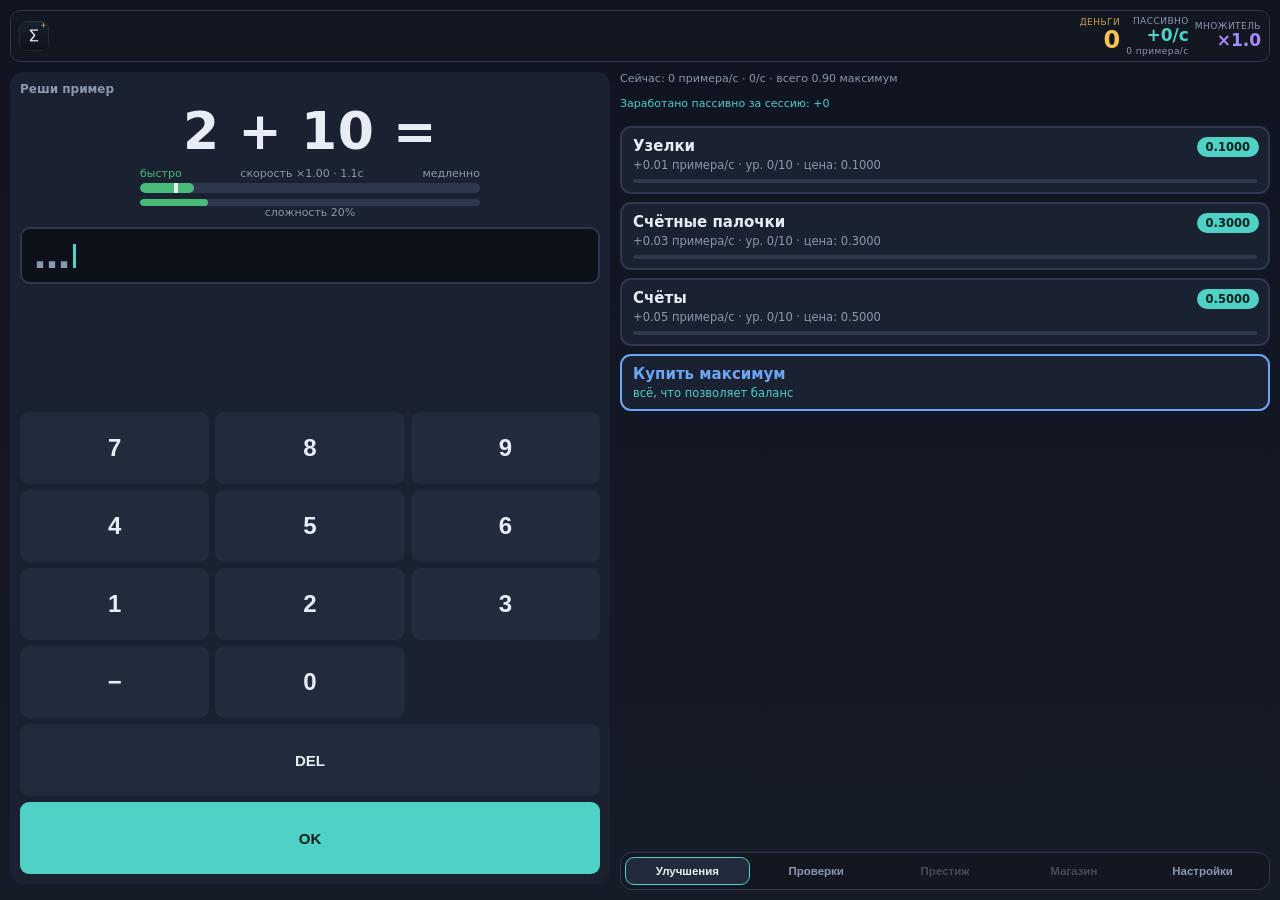
==== commit a69b3126: "v1.2.2: регистрация работает, панель без обрезки Регистрация падала с «Failed to fetch». Причина не " ====
--- a/web/index.html
+++ b/web/index.html
@@ -14,13 +14,9 @@
   <!-- ================= верхняя панель ================= -->
   <header id="topbar">
     <div class="brand">
-      <img src="icon.png" alt="" class="brand-icon">
-      <div class="brand-text">
-        <b>Math Idle</b>
-        <small>Решай примеры. Копи деньги.</small>
-      </div>
+      <img src="icon.png" alt="Math Idle" class="brand-icon" title="Math Idle">
     </div>
-    <div class="stat">
+    <div class="stat stat-money">
       <small>ДЕНЬГИ</small>
       <b class="money" id="money">0</b>
     </div>
@@ -29,7 +25,7 @@
       <b class="accent" id="passive">+0/с</b>
       <small id="passiveHint">0 примера/с</small>
     </div>
-    <div class="stat">
+    <div class="stat stat-mult">
       <small>МНОЖИТЕЛЬ</small>
       <b class="violet" id="mult">×1.0</b>
       <small id="combo"></small>
--- a/web/style.css
+++ b/web/style.css
@@ -79,11 +79,9 @@
   min-width: 0;
 }
 
-.brand { display: flex; align-items: center; gap: 7px; margin-right: auto; min-width: 0; flex: 0 1 auto; }
+/* логотип без подписи: название игры живёт в заголовке вкладки */
+.brand { display: flex; align-items: center; margin-right: 2px; flex: none; }
 .brand-icon { width: 30px; height: 30px; border-radius: 8px; flex: none; }
-.brand-text { min-width: 0; overflow: hidden; }
-.brand-text b { display: block; font-size: 14px; line-height: 1.15; white-space: nowrap; }
-.brand-text small { display: none; color: var(--muted); font-size: 10px; }
 
 .stat {
   text-align: right;
@@ -111,6 +109,12 @@
 .stat .money { color: var(--gold); }
 .stat .accent { color: var(--accent); }
 .stat .violet { color: var(--violet); }
+
+/* Деньги — самое важное в панели: отдаём им место, остальные сжимаются */
+.stat-money { flex: 1 1 auto; order: 1; }
+.stat-money b { font-size: clamp(15px, 4.6vw, 22px); }
+.stat-money small { color: #c8a24a; }
+#topbar .stat:not(.stat-money) { order: 2; }
 
 /* ================= игра ================= */
 #play { display: flex; flex-direction: column; gap: 6px; overflow: hidden; }
@@ -330,6 +334,49 @@
   font-size: 14px;
 }
 .row-fields input:focus { outline: none; border-color: var(--accent); }
+
+/* поле на всю ширину — адрес сервера аккаунтов */
+.full-input {
+  display: block;
+  width: 100%;
+  min-width: 0;
+  background: #0d111a;
+  border: 2px solid var(--line);
+  border-radius: 9px;
+  color: var(--text);
+  padding: 9px;
+  font: inherit;
+  font-size: 13px;
+}
+.full-input:focus { outline: none; border-color: var(--accent); }
+.field-label { display: block; margin: 10px 0 4px; }
+
+/* компактная кнопка рядом с полем */
+.small-btn {
+  display: inline-block;
+  margin-top: 6px;
+  background: var(--panel-hi);
+  color: var(--text);
+  border: 1px solid var(--line);
+  border-radius: 8px;
+  padding: 7px 12px;
+  font-size: 12.5px;
+  font-weight: 700;
+  cursor: pointer;
+}
+.small-btn:hover { border-color: var(--accent); }
+
+/* предупреждение: сервер недоступен, неверный адрес и т.п. */
+.warn {
+  margin: 6px 0;
+  padding: 8px 10px;
+  background: rgba(248, 81, 73, .1);
+  border: 1px solid var(--red);
+  border-radius: 8px;
+  color: #ffb3ae;
+  font-size: 11.5px;
+  line-height: 1.45;
+}
 
 .big-btn {
   flex: none;
@@ -483,10 +530,8 @@
   #menus { grid-area: menus; }
   /* вкладка «Игра» нужна только на телефоне */
   .tabs [data-tab="play"] { display: none; }
-  .brand-text small { display: block; }
   .stat b { font-size: 17px; }
-  .keypad button.wide { grid-column: span 1; }
-  .keypad button.wide + .wide { grid-column: span 1; }
+  .stat-money b { font-size: 24px; }
   .hint-line { display: block; color: #566072; font-size: 11px; margin-top: 8px; text-align: center; }
 }
 
@@ -502,9 +547,11 @@
 /* совсем узкие экраны (старые телефоны, 320 px) */
 @media (max-width: 359px) {
   .tabs button { font-size: 10px; }
-  .brand-text { display: none; }
   .keypad { gap: 4px; }
   .keypad button { font-size: 16px; }
+  /* на 320 px место есть только у денег и логотипа */
+  .stat-mult { display: none; }
+  .stat:not(.stat-money) small { display: none; }
 }
 
 @media (prefers-reduced-motion: reduce) {
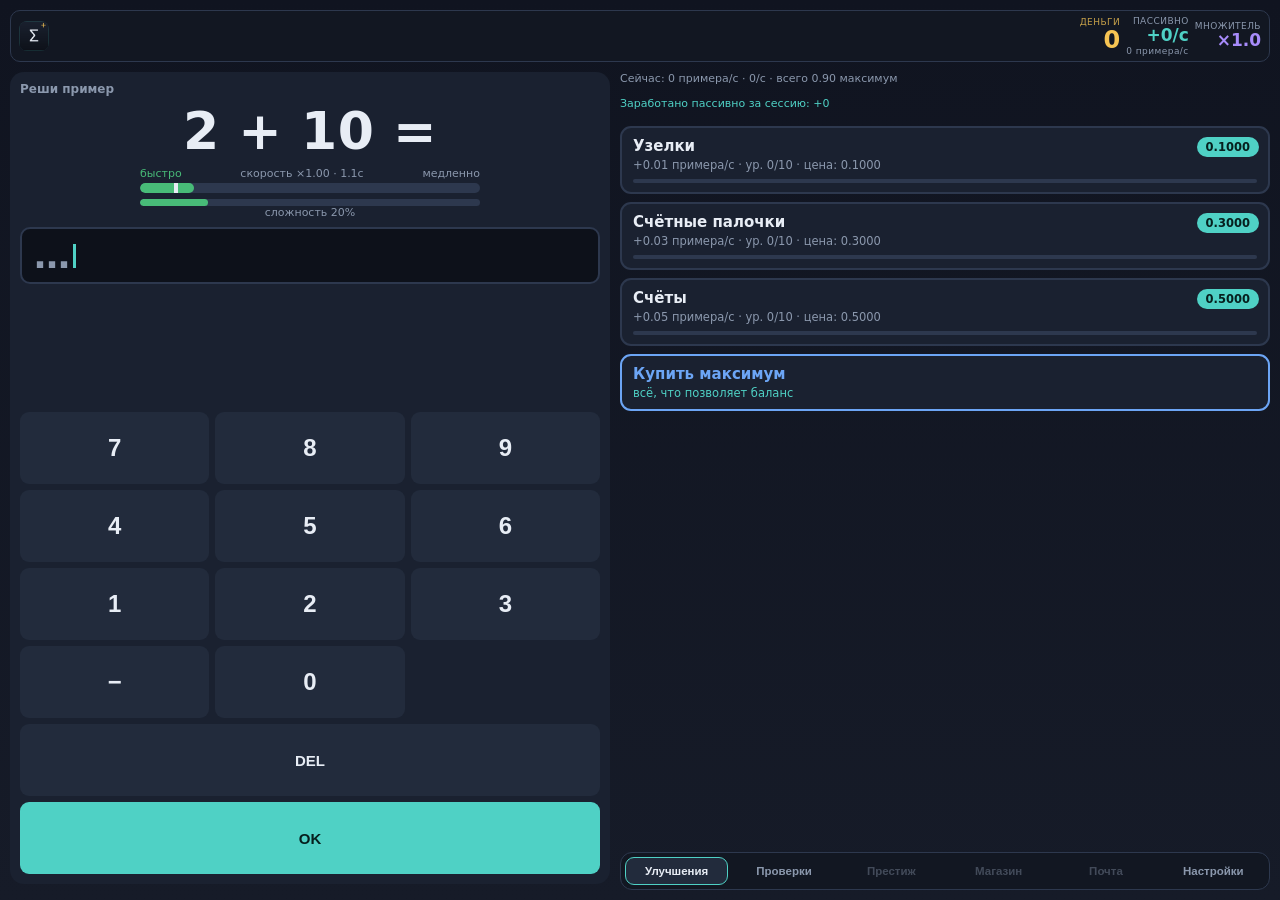
==== commit a6200abd: "v1.2.7: регистрация по почте и почтовый ящик с компенсацией Регистрация идёт по электронной почте, н" ====
--- a/web/index.html
+++ b/web/index.html
@@ -94,6 +94,7 @@
     <button data-tab="test">Проверки</button>
     <button data-tab="prestige">Престиж</button>
     <button data-tab="shop">Магазин</button>
+    <button data-tab="mail">Почта</button>
     <button data-tab="settings">Настройки</button>
   </nav>
 
